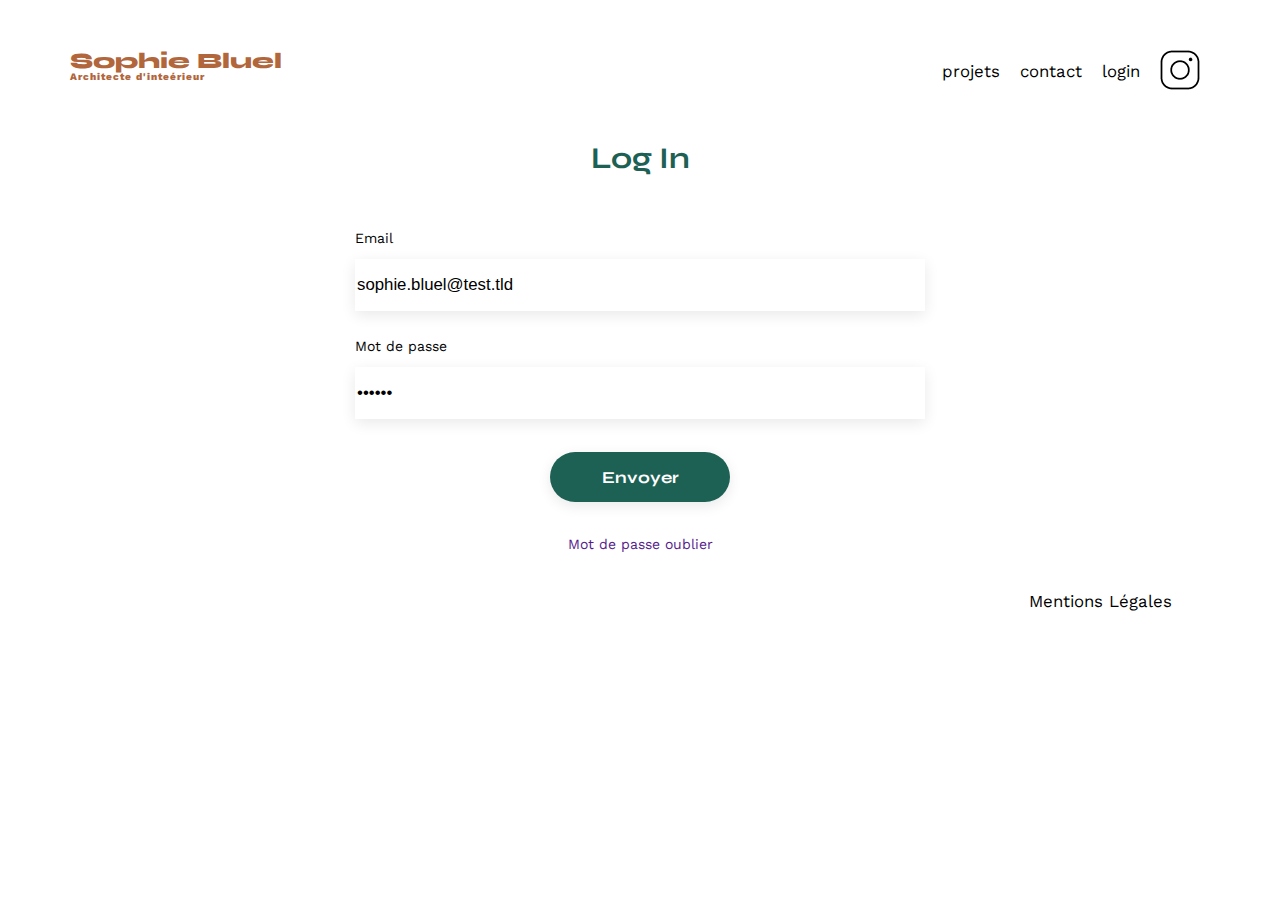
==== FrontEnd/login.html @ be5cfe27 "premier commit" ====
<!DOCTYPE html>
<html lang="fr">
<head>
	<meta charset="UTF-8">
	<title>Sophie Bluel - Architecte d'intérieur</title>
	<meta name="viewport" content="width=device-width, initial-scale=1.0">
	<link rel="preconnect" href="https://fonts.googleapis.com">
	<link rel="preconnect" href="https://fonts.gstatic.com" crossorigin>
	<link href="https://fonts.googleapis.com/css2?family=Syne:wght@700;800&family=Work+Sans&display=swap" rel="stylesheet">
	<meta name="description" content="">
	<link rel="stylesheet" href="./assets/style.css">
</head>
<body>
<header>
	<h1>Sophie Bluel <span>Architecte d'inteérieur</span></h1>
	<nav>
		<ul>
			<li>projets</li>
			<li>contact</li>
			<li>login</li>
			<li><img src="./assets/icons/instagram.png" alt="Instagram"></li>
		</ul>
	</nav>
</header>
<main>
    <section id="contact">         
        <h2>Log In</h2>
		<form action ="index.html" id="form" method="post">
			<label for="email">Email</label>
			<input type="text" name="email" id="email" value="sophie.bluel@test.tld">
            <label for="password">Mot de passe</label>
            <input type="password" name="password" id="password"  value="S0phie">            
			<input type="submit" id="submit" value="Envoyer">
            <a href=""> Mot de passe oublier</a>
		</form>
    </section>

</main>
<footer>
	<nav>
		<ul>
			<li>Mentions Légales</li>
		</ul>
	</nav>
</footer>

<script src="login.js"></script> 
<!--
	
-->	

</body>
</html>
---- FrontEnd/assets/style.css ----
/* http://meyerweb.com/eric/tools/css/reset/
   v2.0 | 20110126
   License: none (public domain)
*/

html, body, div, span, applet, object, iframe,
h1, h2, h3, h4, h5, h6, p, blockquote, pre,
a, abbr, acronym, address, big, cite, code,
del, dfn, em, img, ins, kbd, q, s, samp,
small, strike, strong, sub, sup, tt, var,
b, u, i, center,
dl, dt, dd, ol, ul, li,
fieldset, form, label, legend,
table, caption, tbody, tfoot, thead, tr, th, td,
article, aside, canvas, details, embed,
figure, figcaption, footer, header, hgroup,
menu, nav, output, ruby, section, summary,
time, mark, audio, video {
	margin: 0;
	padding: 0;
	border: 0;
	font-size: 100%;
	font: inherit;
	vertical-align: baseline;
}
/* HTML5 display-role reset for older browsers */
article, aside, details, figcaption, figure,
footer, header, hgroup, menu, nav, section {
	display: block;
}
body {
	line-height: 1;
}
ol, ul {
	list-style: none;
}
blockquote, q {
	quotes: none;
}
blockquote:before, blockquote:after,
q:before, q:after {
	content: '';
	content: none;
}
table {
	border-collapse: collapse;
	border-spacing: 0;
}
/** end reset css**/
body {
	max-width: 1140px;
	margin:auto;
	font-family: 'Work Sans' ;
	font-size: 14px;
}
header {
	display: flex;
	justify-content: space-between;
	margin: 50px 0
}
section {
	margin: 50px 0
}

h1{
	display: flex;
	flex-direction: column;
	font-family: 'Syne';
	font-size: 22px;
	font-weight: 800;
	color: #B1663C
}

h1 > span {
	font-family: 'Work Sans';
	font-size:10px;
	letter-spacing: 0.1em;
}

h2{
	font-family: 'Syne';
	font-weight: 700;
	font-size: 30px;
	color: #1D6154
}
nav ul {
	display: flex;
	align-items: center;
	list-style-type: none;

}
nav li {
	padding: 0 10px;
	font-size: 1.2em;
}

li:hover {
	color: #B1663C;
}


button{
	height: 37px;
	box-sizing: border-box;
	min-width: 85px;
	border: 1px solid #1D6154;
	border-radius: 60px;
	margin: 0 10px;
	background-color: white;
	cursor: pointer;
}

.active  {
	background-color:#1D6154;

}


#introduction {
	display: flex;
	align-items: center;
}
#introduction figure {
	flex: 1
}
#introduction img {
	display: block;
	margin: auto;
	width: 80%;
}

#introduction article {
	flex: 1
}
#introduction h2 {
	margin-bottom: 1em;
}

#introduction p {
	margin-bottom: 0.5em;
}
#portfolio h2 {
	text-align: center;
	margin-bottom: 1em;
}

.category{
	text-align: center;
	margin-bottom: 1em;
}


.categories{
	text-align: center;
	margin-bottom: 1em;
}

.gallery {
	width: 100%;
	display: grid;
	grid-template-columns: 1fr 1fr 1fr;
	grid-column-gap: 20px;
	grid-row-gap: 20px;
}

.gallery img {
	width: 100%;

}
#contact {
	width: 50%;
margin: auto;
}
#contact > * {
	text-align: center;

}
#contact h2{
	margin-bottom: 20px;
}
#contact form {
	text-align: left;
	margin-top:30px;
	display: flex;
	flex-direction: column;
}

#contact input {
	height: 50px;
	font-size: 1.2em;
	border: none;
	box-shadow: 0px 4px 14px rgba(0, 0, 0, 0.09);
}
#contact label {
	margin: 2em 0 1em 0;
}
#contact textarea {
	border: none;
	box-shadow: 0px 4px 14px rgba(0, 0, 0, 0.09);
}

#contact a {
	text-align: center;
	text-decoration: none;
	margin: 0.1em 0 1em 0;
}

input[type="submit"]{
	font-family: 'Syne';
	font-weight: 700;
	color: white;
	background-color: #1D6154;
	margin : 2em auto ;
	width: 180px;
	text-align: center;
	border-radius: 60px ;
}

footer nav ul {
	display: flex;
	justify-content: flex-end;
	margin: 2em
}

/* Rajout du css*/

/*
*barre du haut si connextion ok
*/
#div_blockHeader{
	width: 1140px;
}
.blockHeader {
	display: block;
	text-align: center;
	
	color: white;
	background-color: black;
	width: 1140px;
	height: 63px;
}


.blockHeader  span{
	color: white;
}

.fa{
	color: white;
}
.btn_edition{
	color: black;

}


/* modal*/

.modal_icon_edit{
	position: absolute;
	font-size: 14px;	
	margin-left: 20px;
	margin-top: 10px;
	cursor: pointer;
	color: #000000;
}
.edit_icon_txt{
	width: 58px;
	height: 16px;
	margin-left: 5px;
	font-family: 'Work Sans';
	font-style: normal;
	font-weight: 400;
}

/* contenu de la modal*/
.section_dialog{
	flex:1;
	justify-content: center;
	align-items: center;
}

#dialog_content {
	padding: 5%;
}

dialog{
	
	width: 630px;
	height: 731px;
	border: 0;
	border-radius: 0.5rem;
	box-shadow: 0 0 1em rgba(0, 0, 0, 0.4);
}

dialog form button{
	position: absolute;
	border: none;
	right:0;
	width: 1rem;
	line-height: 1.5rem;
	cursor: pointer; 
	background-color: transparent;
}

dialog::backdrop {
/*	background: rgb(107, 105, 105);*/
	opacity: .6;
}

/* titre de la galerie*/
#dialog_header{
	text-align: center;
	margin-bottom: 40px;
	font-family: 'Work Sans';
	font-style: normal;
	font-weight: 400;
	font-size: 26px;
	line-height: 30px;
	color: #000000;
}

/* la galerie */
.modal_btn{
	padding: 10px, 15px;
	font-family: 'Gill Sans', 'Gill Sans MT', Calibri, 'Trebuchet MS', sans-serif;
	font-size: 30px;
	margin: 100%, auto;
	min-width: 16px;
	display: block;
   cursor: pointer;
   border-radius: 15px;

   /**/
	border: none;
	width: 1rem;
	line-height: 1.5rem;
	background-color: transparent;

}
.modal_container{  
	visibility: hidden;
	position: fixed;   
	top:0;
	width: 1000vw;
	height: 1000vh;
   transition: visibility 0.4s;
}
/**/
.modal_container.active{
	visibility: visible;
}

.modal_container.active .overley{
	opacity: 1;
	transition: opacity 0.4s ease-out;
}

.overley{
	transition: opacity 0.4s 0.2s ease-out;
	position: absolute;
	width: 100%;
	height: 100%;
	background-color:#9c9b9b2f;
}
.modal{
	opacity: 0;
	position: absolute;  
	top:100px;  
	left: 500px;
	width: 630px;
	height: 630px;
	padding: 30px;
	border-radius: 5px;   
	background-color:#FFF;
	transition: opacity 0.4s ease-out;
	overflow:scroll;
}
.modal_container.active .modal{
	opacity: 1;
	transition: opacity 0.4s 0.2s ease-out;
}

.modal_gallery{
	display: grid;
	grid-template-columns: repeat(5, 1fr);
	gap: 1%;
}

.modal_gallery figure{
	margin-bottom: 5px;
}
.modal_gallery img{
	width: 90%;
	height: 80%;
}
.close-modal{
	padding: 8px 5px;
	border: none;
	right: 0;
	background-color: transparent;
	border-radius: 5px;
	font-size: 18px;
	position: absolute;
	cursor: pointer;
	color: black;
}


/* doublon doublon*/
.gallery{
	display: grid;
		grid-template-columns: repeat(5, 1fr);
		gap: 1%;
}
.gallery figure{
		margin-bottom: 5px;
	}
	.gallery img{
		width: 90%;
		height: 80%;
	}

	.modal_btn{
		padding: 10px, 15px;
		font-family: 'Gill Sans', 'Gill Sans MT', Calibri, 'Trebuchet MS', sans-serif;
		font-size: 30px;
		margin: 100%, auto;
		min-width: 16px;
		display: block;
	   cursor: pointer;
	   border-radius: 15px;
	}
	.modal_container{  
		visibility: hidden;
		position: fixed;   
		top:0;
		width: 1000vw;
		height: 1000vh;
	   transition: visibility 0.4s;
	}
	/**/
	

   
	.modal_gallery{
		display: grid;
		grid-template-columns: repeat(5, 1fr);
		gap: 1%;
	}

	.modal_gallery figure{
		margin-bottom: 5px;
	}
	.modal_gallery img{
		width: 90%;
		height: 80%;
	}
	figure span i{
		padding-bottom: 10px;
		padding-top: 50px;
		text-align: center;
		width: 1.3rem;
		height:  1.3rem;
		color: rgba(9, 1, 1, 0.963);
		cursor: pointer;
	}
	figcaption .caption-edit{
		padding-top: 50px;
		cursor: pointer;
		padding-bottom: 30px;
	}

	.close-modal{
		padding: 8px 5px;
		border: none;
		right: 0;
		background-color: transparent;
		border-radius: 5px;
		font-size: 18px;
		position: absolute;
		cursor: pointer;
		color: black;
	}





/* fin doublon doublon*/

.modal_gallery p{
	margin-top: 5px;
	cursor: pointer;
}
/* Icon de suppression*/
.dialog_icon_delete {
	margin-left: 65px;
	margin-top: 10px;
	background-color: black;
	position: absolute;
	border-radius: 0.2rem;	
}
.dialog_icon_delete i{
	position: relative;
	top: 3px;
	text-align: center;
	width: 1.3rem;
	height:  1.3rem;
	color: white;
	cursor: pointer; 
}

/* footer de la galerie*/
#dialog_footer{
	text-align: center;  
}
#dialog_footer div{
	margin-top: 20px;
}
#dialog_footer button{
	width: 237px;
	height: 36px;
}

/* Ajoouter la galerie 
#add_img{
	background-color: #1D6154;
}
*/
/* Supprimer la galerie */
#delete_img{
color: #D65353;
}

/* bordure de la galerie*/
.border_gris {        
	color: #B3B3B3;
	width: 420px;    
	border: 1px solid #B3B3B3; 
}

/* modal ajout*/
/*.dialog_ajout{


}*/

/* section Ajout work sur la page*/
.section_dialog_add{
	text-align: center;
}
.dialog_add{
	padding: 0px 20px 0px 20px;
}
.image_ajout{
	width: 420px;
	height: 169px; 
	background-color:  #B3B3B3;
}
.image_ajout i{
	position:relative;
	right: 220px

}

.dialog_add input[type="file"] {
	padding: 70px;
	opacity: 1;
}
.label_txt{
	margin-bottom: 30px;
	font-family: 'Work Sans';
	font-style: normal;
	font-weight: 400;
	font-size: 20px;
	line-height: 30px;
	color: #000000;
}

#id_category, #title{
	width: 420px;
	height: 50px;
	margin: 2em 0 1em 0;
	font-size: 1.2em;
	border: none;
	box-shadow: 0px 4px 14px rgba(0, 0, 0, 0.09);
	height: 51px;
	background: #FFFFFF;
}
/*
.section_dialog_add b{
	border: 0;
	height: 40px;
	cursor: pointer;
	
}*/
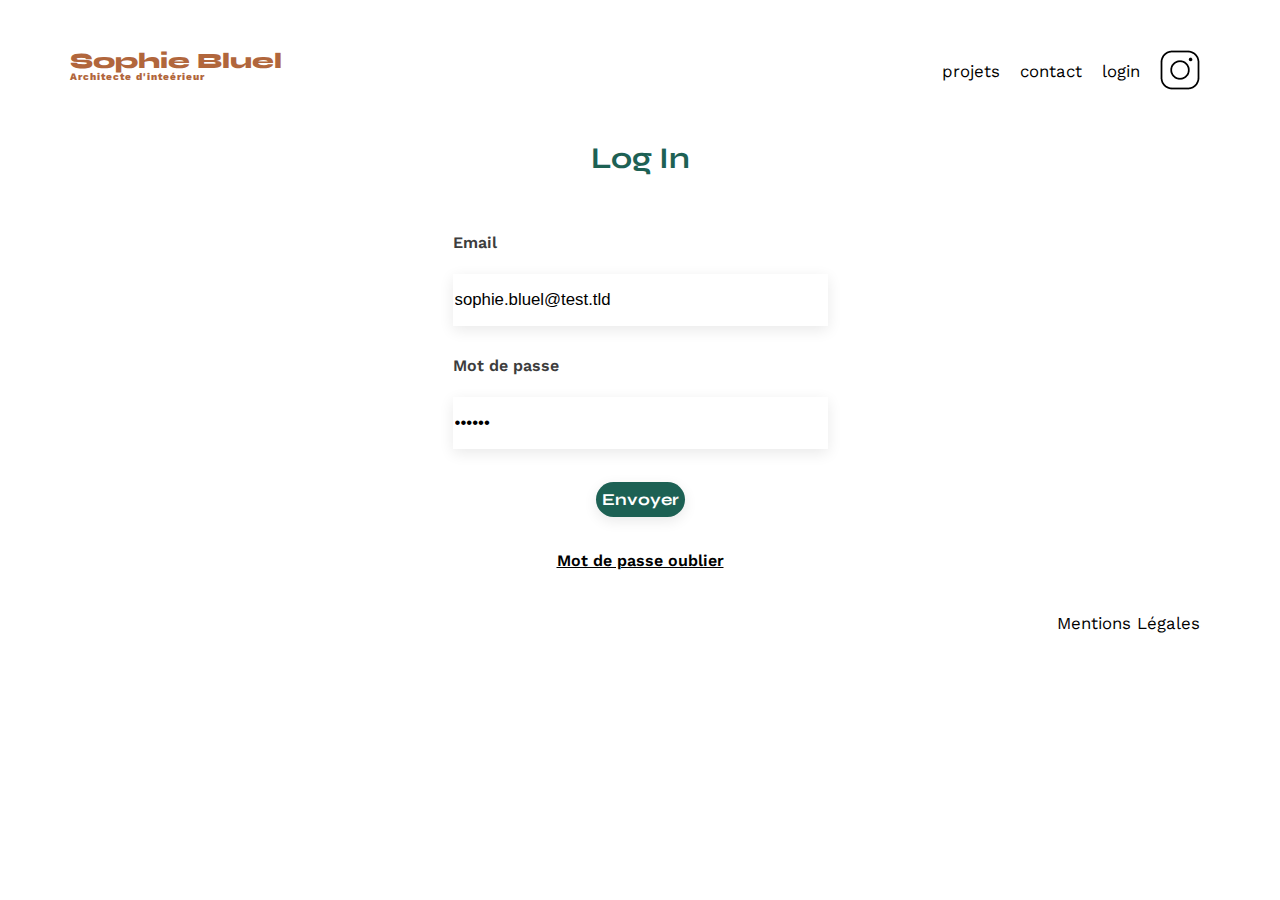
==== commit 4012eba4: "mes commits" ====
--- a/FrontEnd/login.html
+++ b/FrontEnd/login.html
@@ -8,33 +8,32 @@
 	<link rel="preconnect" href="https://fonts.gstatic.com" crossorigin>
 	<link href="https://fonts.googleapis.com/css2?family=Syne:wght@700;800&family=Work+Sans&display=swap" rel="stylesheet">
 	<meta name="description" content="">
-	<link rel="stylesheet" href="./assets/style.css">
+	<link rel="stylesheet" href="./assets/login.css">
 </head>
 <body>
 <header>
 	<h1>Sophie Bluel <span>Architecte d'inteérieur</span></h1>
 	<nav>
 		<ul>
-			<li>projets</li>
-			<li>contact</li>
-			<li>login</li>
+			<li><a href="index.html#portfolio">projets</a></li>				
+				<li><a href="index.html#contact">contact</a></li>
+				<li><a href="login.html">login</a></li>
 			<li><img src="./assets/icons/instagram.png" alt="Instagram"></li>
 		</ul>
 	</nav>
 </header>
 <main>
-    <section id="contact">         
+    <section id="login">         
         <h2>Log In</h2>
-		<form action ="index.html" id="form" method="post">
-			<label for="email">Email</label>
-			<input type="text" name="email" id="email" value="sophie.bluel@test.tld">
-            <label for="password">Mot de passe</label>
+		<form id="form">
+			<label for="email" class="form-txt">Email</label>
+			<input type="email" name="email" id="email" value="sophie.bluel@test.tld">
+            <label for="password" class="form-txt">Mot de passe</label>
             <input type="password" name="password" id="password"  value="S0phie">            
 			<input type="submit" id="submit" value="Envoyer">
-            <a href=""> Mot de passe oublier</a>
+            <a href="" class="form-txt"> Mot de passe oublier</a>
 		</form>
     </section>
-
 </main>
 <footer>
 	<nav>
--- a/FrontEnd/assets/login.css
+++ b/FrontEnd/assets/login.css
@@ -0,0 +1,229 @@
+html,
+body,
+div,
+span,
+h1,
+h2,
+h3,
+p,
+a,
+address,
+img,
+i,
+ol,
+ul,
+li,
+fieldset,
+form,
+label,
+article,
+footer,
+header,
+menu,
+nav,
+section {
+    margin: 0;
+    padding: 0;
+    border: 0;
+    font-size: 100%;
+    font: inherit;
+    vertical-align: baseline;
+}
+
+/* HTML5 display-role reset for older browsers */
+footer,
+header,
+menu,
+nav,
+section {
+    display: block;
+}
+
+body {
+    line-height: 1;
+}
+
+ol,
+ul {
+    list-style: none;
+}
+
+/** end reset css**/
+body {
+    max-width: 1140px;
+    margin: auto;
+    font-family: "Work Sans";
+    font-size: 14px;
+}
+
+header {
+    display: flex;
+    justify-content: space-between;
+    margin: 50px auto;
+}
+
+section {
+    max-width:375px;
+    margin: 50px 0;
+}
+
+h1 {
+    display: flex;
+    flex-direction: column;
+    font-family: "Syne";
+    font-size: 22px;
+    font-weight: 800;
+    color: #b1663c;
+}
+
+h1>span {
+    font-family: "Work Sans";
+    font-size: 10px;
+    letter-spacing: 0.1em;
+}
+
+h2 {
+    font-family: "Syne";
+    font-weight: 700;
+    font-size: 30px;
+    color: #1d6154;
+    text-align: center;
+    margin-bottom: 1em;
+}
+
+nav ul {
+    display: flex;
+    align-items: center;
+    list-style-type: none;
+}
+
+nav li {
+    padding: 0 10px;
+    font-size: 1.2em;
+}
+
+li:hover {
+    color: #b1663c;
+}
+
+a {
+    text-decoration: none;
+    color: #000000;
+}
+
+a:visited {
+    color: #000000;
+}
+
+.form-txt {
+    font-family: 'Work Sans';
+    font-style: normal;
+    font-weight: 600;
+    font-size: 16px;
+    line-height: 16px;
+    color: #3D3D3D;
+}
+
+#login {
+    margin: auto;
+}
+
+#login>* {
+    text-align: center;
+}
+
+#login h2 {
+    text-align: center;
+    margin-bottom: 20px;
+ 
+}
+
+#login form {
+    display: flex;
+    flex-direction: column;
+    text-align: left;
+    margin-top: 30px;
+}
+
+#login label {
+    margin: 2em 0 1em 0;
+}
+
+#login a {
+    text-align: center;
+    margin: 0.1em 0 1em 0;
+    text-decoration-line: underline;
+}
+
+#login input {
+    font-size: 1.2em;
+    border: none;
+    box-shadow: 0px 4px 14px rgba(0, 0, 0, 0.09);
+}
+
+input[type="email"],
+input[type="password"] {
+    margin: 7px 0 0 0;
+    height: 50px;
+}
+
+input[type="submit"] {
+    font-family: "Syne";
+    font-weight: 700;
+    color: white;
+    background-color: #1d6154;
+    margin: 2em auto;
+    max-width: 180px;  
+    height: 35px;
+    text-align: center;
+    border-radius: 60px;
+}
+
+footer nav ul {
+    display: flex;
+    justify-content: flex-end;
+    padding: 30px 0 0 0 ;
+}
+
+
+/******* media 768px ********/
+@media screen and (max-width: 768px) {
+    header {
+        margin: 30px 20px;
+    }
+
+    footer nav ul {
+        margin: 1em;
+    }
+}
+
+/********* media 480px ******/
+@media screen and (max-width: 480px) {
+    header {
+        display: flex;
+        flex-direction: column;
+        margin: 10px 10px;
+    }
+    #login {
+       margin: 0 25px;
+       
+    }
+
+    header h1 {
+        font-size: 18px;
+        margin-bottom: 10px;
+    }
+
+    nav ul {
+        padding: 0 10px 0 0;
+    }
+
+    nav li {
+        padding: 0 10px 0 0;
+    }  
+
+    footer nav ul {
+        margin: 1em 0 0 0;
+    }
+}
+
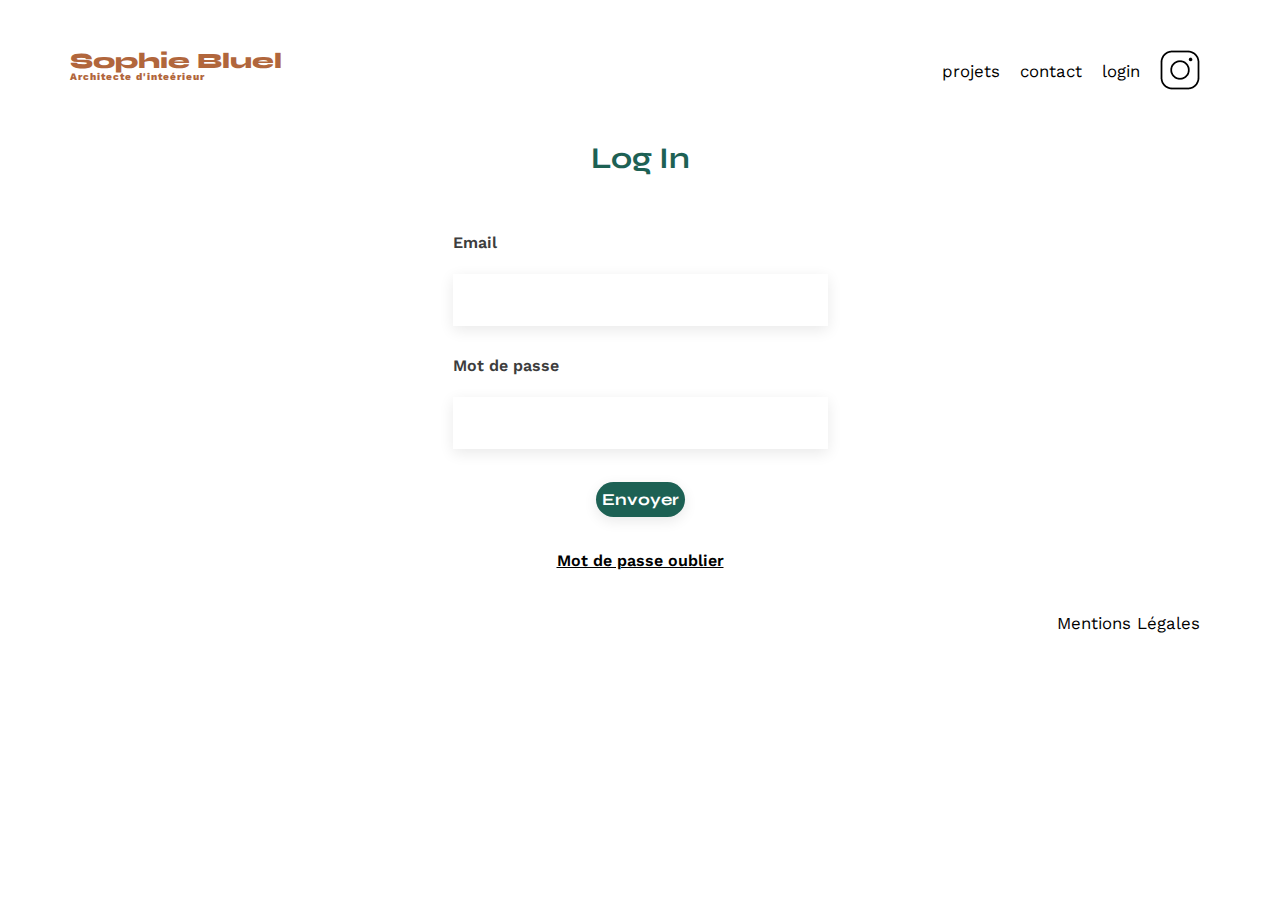
==== commit d123e226: "modification:css et le login" ====
--- a/FrontEnd/login.html
+++ b/FrontEnd/login.html
@@ -27,11 +27,12 @@
         <h2>Log In</h2>
 		<form id="form">
 			<label for="email" class="form-txt">Email</label>
-			<input type="email" name="email" id="email" value="sophie.bluel@test.tld">
+			<input type="email" name="email" id="email" value="">
             <label for="password" class="form-txt">Mot de passe</label>
-            <input type="password" name="password" id="password"  value="S0phie">            
+            <input type="password" name="password" id="password"  value="">            
 			<input type="submit" id="submit" value="Envoyer">
             <a href="" class="form-txt"> Mot de passe oublier</a>
+			<div id="error-message"></div>
 		</form>
     </section>
 </main>
